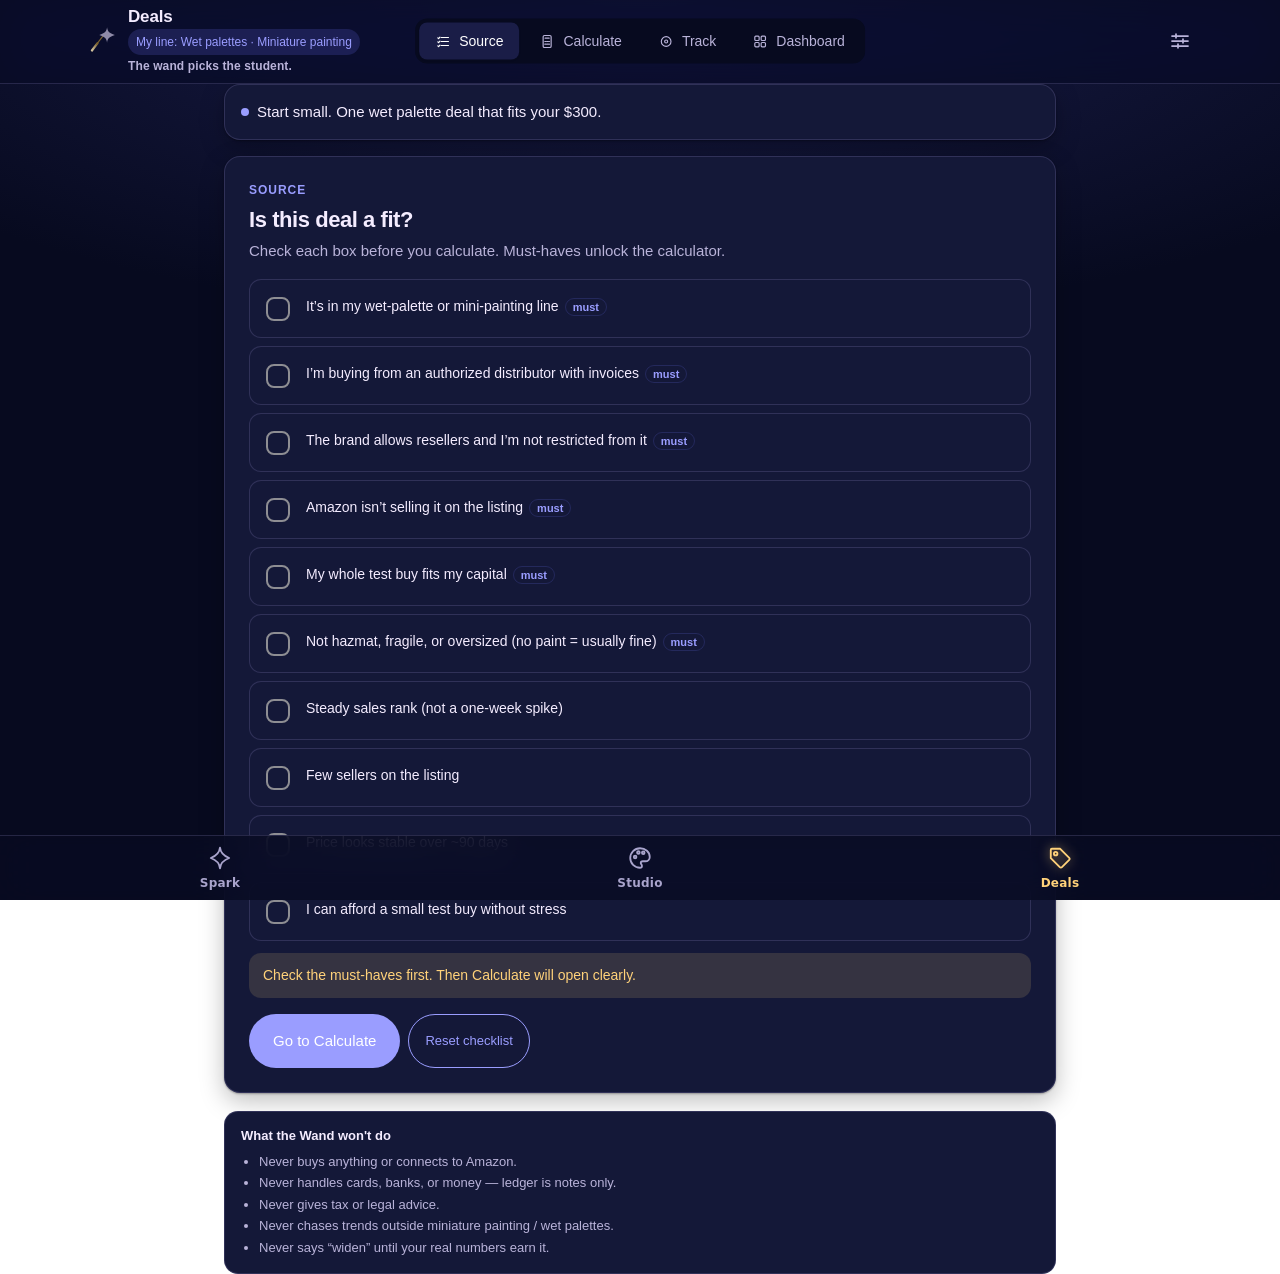
==== deals.html @ 1270aba2 "Nebula Fox Studio v1: Spark, Studio, Deals" ====
<!doctype html>
<html lang="en">
<head>
<meta charset="utf-8">
<meta name="viewport" content="width=device-width, initial-scale=1, viewport-fit=cover">
<meta http-equiv="Content-Security-Policy" content="default-src 'self'; script-src 'self'; style-src 'self'; img-src 'self' data:; connect-src 'self'; manifest-src 'self'; worker-src 'self'; object-src 'none'; base-uri 'none'; form-action 'none'">
<meta name="referrer" content="no-referrer">
<meta name="robots" content="noindex, nofollow">
<title>Deals · Nebula Fox Studio</title>
<meta name="description" content="Nebula Fox Studio: a daily spark, my designs, and my deals. Works offline.">
<meta name="theme-color" content="#070a1f">
<meta name="apple-mobile-web-app-capable" content="yes">
<meta name="mobile-web-app-capable" content="yes">
<meta name="apple-mobile-web-app-status-bar-style" content="black-translucent">
<meta name="apple-mobile-web-app-title" content="Nebula Fox">
<meta name="format-detection" content="telephone=no">
<link rel="manifest" href="manifest.webmanifest">
<link rel="apple-touch-icon" sizes="180x180" href="apple-touch-icon.png">
<link rel="icon" type="image/png" sizes="32x32" href="icons/favicon-32.png">
<link rel="stylesheet" href="css/deals.css">
<link rel="stylesheet" href="css/shell.css">
</head>
<body>
<div id="nfs-glow" class="nfs-glow" aria-hidden="true"></div>
<script src="js/shell.js"></script>


<header class="app-header">
  <div class="wrap bar">
    <div class="brand">
      <button type="button" class="wand-btn glow-0" id="wandBtn" aria-label="Open Wand Log" title="The Wand Glow">
        <svg class="wand-svg" viewBox="0 0 32 32" aria-hidden="true">
          <defs>
            <linearGradient id="wandWood" x1="0" y1="1" x2="1" y2="0">
              <stop offset="0%" stop-color="#D4C4A0"/>
              <stop offset="100%" stop-color="#7A6230"/>
            </linearGradient>
          </defs>
          <path d="M6.8 26.8 L13.2 18.4" fill="none" stroke="url(#wandWood)" stroke-width="2.6" stroke-linecap="round"/>
          <path d="M12.2 19.6 L20.2 9.4" fill="none" stroke="#7A6230" stroke-width="1.35" stroke-linecap="round"/>
          <path class="wand-tip" id="wandTip" fill="#C7C7CC" transform="translate(15.2,.2) scale(.74)" d="M12 0c.6 5.8 3.2 9.4 12 12-8.8 2.6-11.4 6.2-12 12-.6-5.8-3.2-9.4-12-12C8.8 9.4 11.4 5.8 12 0z"/>
          <path id="wandStar" fill="#FFD56A" opacity="0" d="M24.1 1.6l1.05 2.35 2.55.32-1.95 1.8.58 2.5-2.23-1.28-2.23 1.28.58-2.5-1.95-1.8 2.55-.32z"/>
        </svg>
        <svg class="spark-burst" viewBox="0 0 44 44" aria-hidden="true">
          <path fill="#4B4FD8" d="M22 6c.4 3.8 2.1 6.2 8 8-5.9 1.8-7.6 4.2-8 8-.4-3.8-2.1-6.2-8-8 5.9-1.8 7.6-4.2 8-8z" opacity=".85"/>
        </svg>
      </button>
      <div class="title-wrap">
        <span class="name">Deals</span>
        <span class="niche-chip" id="nicheChip" title="Your product line">My line: Wet palettes · Miniature painting</span>
        <span class="tagline-mini" id="taglineMini">The wand picks the student.</span>
      </div>
    </div>
    <nav class="seg" id="segNav" aria-label="Sections">
      <button type="button" data-tab="source" class="active"><svg class="ico" viewBox="0 0 24 24" aria-hidden="true"><path d="M9 6h11M9 12h11M9 18h11"/><path d="M4 6.5l1.2 1.2L7.2 5.5M4 12.5l1.2 1.2 2-2.2M4 18.5l1.2 1.2 2-2.2"/></svg>Source</button>
      <button type="button" data-tab="calculate"><svg class="ico" viewBox="0 0 24 24" aria-hidden="true"><rect x="6" y="3" width="12" height="18" rx="2"/><path d="M9 7h6M8.5 12h1.5M11.25 12h1.5M14 12h1.5M8.5 16h1.5M11.25 16h1.5M14 16h1.5"/></svg>Calculate</button>
      <button type="button" data-tab="track"><svg class="ico" viewBox="0 0 24 24" aria-hidden="true"><circle cx="12" cy="12" r="7.25"/><circle cx="12" cy="12" r="2.25"/></svg>Track</button>
      <button type="button" data-tab="dashboard"><svg class="ico" viewBox="0 0 24 24" aria-hidden="true"><rect x="4" y="4" width="6.5" height="6.5" rx="1.5"/><rect x="13.5" y="4" width="6.5" height="6.5" rx="1.5"/><rect x="4" y="13.5" width="6.5" height="6.5" rx="1.5"/><rect x="13.5" y="13.5" width="6.5" height="6.5" rx="1.5"/></svg>Dashboard</button>
    </nav>
    <div class="header-actions">
      <button type="button" class="icon-btn" id="settingsBtn" aria-label="Settings" title="Settings"><svg class="ico" viewBox="0 0 24 24" aria-hidden="true"><path d="M4 7h16M4 12h16M4 17h16M8 5.2v3.6M15 10.2v3.6M10 15.2v3.6"/></svg></button>
    </div>
  </div>
</header>

<main class="wrap">
  <div class="example-banner" id="exampleBanner">
    <span>Example data — not real</span>
    <button type="button" class="btn btn-sm btn-ghost" id="clearExampleBtn">Clear example</button>
  </div>
  <div class="coach" id="coach"><span class="dot" aria-hidden="true"></span><div id="coachText">Start small. One wet palette deal that fits your budget.</div></div>

  <!-- SOURCE -->
  <section class="panel active" id="panel-source" data-panel="source">
    <div class="card">
      <p class="eyebrow">Source</p>
      <h2>Is this deal a fit?</h2>
      <p class="sub">Check each box before you calculate. Must-haves unlock the calculator.</p>
      <ul class="check-list" id="checkList"></ul>
      <div class="gate-note" id="gateNote">Check the must-haves first. Then Calculate will open clearly.</div>
      <div class="btn-row">
        <button type="button" class="btn btn-primary" id="toCalcBtn">Go to Calculate</button>
        <button type="button" class="btn btn-ghost btn-sm" id="resetCheckBtn">Reset checklist</button>
      </div>
    </div>
    <div class="anti">
      <strong>What the Wand won't do</strong>
      <ul>
        <li>Never buys anything or connects to Amazon.</li>
        <li>Never handles cards, banks, or money — ledger is notes only.</li>
        <li>Never gives tax or legal advice.</li>
        <li>Never chases trends outside miniature painting / wet palettes.</li>
        <li>Never says “widen” until your real numbers earn it.</li>
      </ul>
    </div>
  </section>

  <!-- CALCULATE -->
  <section class="panel" id="panel-calculate" data-panel="calculate">
    <div class="card">
      <p class="eyebrow">Calculate</p>
      <h2>Will this deal pay?</h2>
      <p class="sub">Enter the numbers. The Wand shows the math and a plain verdict.</p>
      <div class="gate-note" id="calcGate">A must-have on Source is still unchecked. Check it first, then come back.</div>
      <div id="calcForm">
        <div class="field-row">
          <div class="field"><label for="buyCost">Buy cost / unit ($)</label><input type="number" id="buyCost" min="0" step="0.01" value="" placeholder="0.00"></div>
          <div class="field"><label for="sellPrice">Sell price ($)</label><input type="number" id="sellPrice" min="0" step="0.01" value="" placeholder="0.00"></div>
        </div>
        <div class="field-row">
          <div class="field"><label for="referral">Amazon referral fee (%)</label><input type="number" id="referral" min="0" max="100" step="0.1" value="15"><p class="hint">Usually about 15% for many categories.</p></div>
          <div class="field"><label for="fbaFee">FBA fulfillment fee / unit ($)</label><input type="number" id="fbaFee" min="0" step="0.01" value="" placeholder="0.00"><p class="hint">Get this from Amazon’s revenue calculator.</p></div>
        </div>
        <div class="field-row">
          <div class="field"><label for="inbound">Inbound shipping / unit ($)</label><input type="number" id="inbound" min="0" step="0.01" value="" placeholder="0.00"></div>
          <div class="field"><label for="prep">Prep / labels / unit ($)</label><input type="number" id="prep" min="0" step="0.01" value="" placeholder="0.00"></div>
        </div>
        <div class="field"><label for="units">Units (test buy)</label><input type="number" id="units" min="1" step="1" value="10"></div>
        <div class="field-row">
          <div class="field"><label for="productName">Product name (for tracker)</label><input type="text" id="productName" placeholder="e.g. Example wet palette"></div>
          <div class="field"><label for="supplierName">Supplier</label><input type="text" id="supplierName" placeholder="Wholesaler name"></div>
        </div>
        <div class="math" id="mathBox" aria-live="polite"></div>
        <div class="verdict pass" id="verdict"><div>PASS</div><div class="why">Enter numbers to see a verdict.</div></div>
        <div class="cap-warn" id="capWarn">This test buy is more than your capital. Try fewer units.</div>
        <div class="btn-row">
          <button type="button" class="btn btn-primary" id="saveDealBtn">Save as deal</button>
        </div>
      </div>
    </div>
  </section>

  <!-- TRACK -->
  <section class="panel" id="panel-track" data-panel="track">
    <div class="card">
      <p class="eyebrow">Track</p>
      <h2>Your deals</h2>
      <p class="sub">Move each one from considering to sold out. Real payouts matter most.</p>
      <div id="dealList"></div>
    </div>
  </section>

  <!-- DASHBOARD -->
  <section class="panel" id="panel-dashboard" data-panel="dashboard">
    <div class="stat-grid" id="statGrid"></div>
    <div class="widen" id="widenBox"></div>
    <div class="card">
      <p class="eyebrow">Capital</p>
      <h2>Ledger</h2>
      <p class="sub">Record-keeping only. The Wand never touches cards or banks.</p>
      <div id="ledgerList"></div>
      <div class="btn-row">
        <button type="button" class="btn btn-primary btn-sm" id="addFundsBtn"><svg class="ico" viewBox="0 0 24 24" aria-hidden="true"><path d="M12 5v14M5 12h14"/></svg>Add funds</button>
      </div>
    </div>
    <div class="card">
      <p class="eyebrow">Helpers</p>
      <h2>Examples &amp; data</h2>
      <p class="sub">Start empty of deals. Load clearly labeled sample numbers for practice.</p>
      <div class="btn-row">
        <button type="button" class="btn btn-ghost btn-sm" id="loadExampleBtn">Load example</button>
        <button type="button" class="btn btn-ghost btn-sm" id="clearExampleBtn2">Clear example</button>
        <button type="button" class="btn btn-danger btn-sm" id="resetAllBtn">Reset all data</button>
      </div>
    </div>
  </section>
</main>


<!-- Settings sheet -->
<div class="overlay" id="settingsOverlay" role="dialog" aria-modal="true" aria-labelledby="settingsTitle">
  <div class="sheet">
    <button type="button" class="sheet-close" data-close="settingsOverlay" aria-label="Close"><svg class="ico" viewBox="0 0 24 24" aria-hidden="true"><path d="M7 7l10 10M17 7L7 17"/></svg></button>
    <h2 id="settingsTitle">Settings</h2>
    <p class="sub">Your budget, verdict thresholds and your product line.</p>
    <div class="field"><label for="budgetAmt">Starting budget ($)</label><input type="number" id="budgetAmt" min="1" step="1" inputmode="decimal"><p class="hint">Starts at $300. Change it any time; it stays on this phone.</p></div>
    <div class="field"><label for="nicheLine">My line (chip text)</label><input type="text" id="nicheLine"></div>
    <div class="field-row">
      <div class="field"><label for="goRoi">GO min ROI (%)</label><input type="number" id="goRoi" min="0" step="1"></div>
      <div class="field"><label for="goNet">GO min net ($/unit)</label><input type="number" id="goNet" min="0" step="0.01"></div>
    </div>
    <div class="field-row">
      <div class="field"><label for="thinkRoi">THINK min ROI (%)</label><input type="number" id="thinkRoi" min="0" step="1"></div>
      <div class="field"><label for="thinkNet">THINK min net ($/unit)</label><input type="number" id="thinkNet" min="0" step="0.01"></div>
    </div>
    <div class="field">
      <label><input type="checkbox" id="lumosToggle" class="inline-check"> Lumos — show Wand Glow</label>
      <p class="hint">Nox hides the glow. Profit still counts in the log.</p>
    </div>
    <div class="btn-row"><button type="button" class="btn btn-primary" id="saveSettingsBtn">Save</button></div>
  </div>
</div>

<!-- Wand log -->
<div class="overlay" id="wandOverlay" role="dialog" aria-modal="true" aria-labelledby="wandTitle">
  <div class="sheet">
    <button type="button" class="sheet-close" data-close="wandOverlay" aria-label="Close"><svg class="ico" viewBox="0 0 24 24" aria-hidden="true"><path d="M7 7l10 10M17 7L7 17"/></svg></button>
    <h2 id="wandTitle">Wand Log</h2>
    <p class="sub">The tip glows only from real profit you’ve been paid — never from the seed or plans.</p>
    <div id="wandLog"></div>
  </div>
</div>

<!-- Add funds -->
<div class="overlay" id="fundsOverlay" role="dialog" aria-modal="true" aria-labelledby="fundsTitle">
  <div class="sheet">
    <button type="button" class="sheet-close" data-close="fundsOverlay" aria-label="Close"><svg class="ico" viewBox="0 0 24 24" aria-hidden="true"><path d="M7 7l10 10M17 7L7 17"/></svg></button>
    <h2 id="fundsTitle">Add funds</h2>
    <p class="sub">This just records money you’ve put in. The Wand never touches cards or banks.</p>
    <div class="field"><label for="fundAmt">Amount ($)</label><input type="number" id="fundAmt" min="0.01" step="0.01" placeholder="0.00"></div>
    <div class="field"><label for="fundNote">Source note</label><input type="text" id="fundNote" placeholder="Birthday, From Dad, …"></div>
    <div class="field"><label for="fundDate">Date</label><input type="date" id="fundDate"></div>
    <div class="btn-row"><button type="button" class="btn btn-primary" id="saveFundsBtn">Add to ledger</button></div>
  </div>
</div>

<!-- Edit deal -->
<div class="overlay" id="dealOverlay" role="dialog" aria-modal="true" aria-labelledby="dealTitle">
  <div class="sheet">
    <button type="button" class="sheet-close" data-close="dealOverlay" aria-label="Close"><svg class="ico" viewBox="0 0 24 24" aria-hidden="true"><path d="M7 7l10 10M17 7L7 17"/></svg></button>
    <h2 id="dealTitle">Edit deal</h2>
    <p class="sub">Update stage and what you actually got paid.</p>
    <input type="hidden" id="editId">
    <div class="field"><label for="editProduct">Product</label><input type="text" id="editProduct"></div>
    <div class="field"><label for="editSupplier">Supplier</label><input type="text" id="editSupplier"></div>
    <div class="field"><label for="editStage">Stage</label>
      <select id="editStage">
        <option value="considering">Considering</option>
        <option value="ordered">Ordered</option>
        <option value="at_amazon">At Amazon</option>
        <option value="live">Live</option>
        <option value="sold_out">Sold out</option>
      </select>
    </div>
    <div class="field-row">
      <div class="field"><label for="editUnits">Units</label><input type="number" id="editUnits" min="1" step="1"></div>
      <div class="field"><label for="editUnitsSold">Units sold</label><input type="number" id="editUnitsSold" min="0" step="1"></div>
    </div>
    <div class="field-row">
      <div class="field"><label for="editBuy">Buy cost / unit</label><input type="number" id="editBuy" min="0" step="0.01"></div>
      <div class="field"><label for="editSell">Sell price</label><input type="number" id="editSell" min="0" step="0.01"></div>
    </div>
    <div class="field-row">
      <div class="field"><label for="editInbound">Inbound / unit</label><input type="number" id="editInbound" min="0" step="0.01"></div>
      <div class="field"><label for="editPrep">Prep / unit</label><input type="number" id="editPrep" min="0" step="0.01"></div>
    </div>
    <div class="field-row">
      <div class="field"><label for="editReferral">Referral %</label><input type="number" id="editReferral" min="0" step="0.1"></div>
      <div class="field"><label for="editFba">FBA fee / unit</label><input type="number" id="editFba" min="0" step="0.01"></div>
    </div>
    <div class="field"><label for="editPayout">Actual payout received ($)</label><input type="number" id="editPayout" min="0" step="0.01"><p class="hint">What Amazon paid you for sold units. This lights the Wand.</p></div>
    <div class="field"><label for="editOrderedAt">Ordered date</label><input type="date" id="editOrderedAt"></div>
    <div class="field"><label for="editSoldAt">Sold-out date</label><input type="date" id="editSoldAt"></div>
    <div class="btn-row">
      <button type="button" class="btn btn-primary" id="saveEditBtn">Save</button>
      <button type="button" class="btn btn-danger" id="deleteDealBtn">Delete</button>
    </div>
  </div>
</div>

<div class="toast" id="toast" role="status"></div>

<nav class="nfs-tabs" aria-label="Nebula Fox Studio">
  <a href="./"><svg viewBox="0 0 24 24" aria-hidden="true"><path d="M12 2.5c.5 4.6 2.4 7.3 8.5 9.5-6.1 2.2-8 4.9-8.5 9.5-.5-4.6-2.4-7.3-8.5-9.5 6.1-2.2 8-4.9 8.5-9.5z"/></svg>Spark</a>
  <a href="studio.html"><svg viewBox="0 0 24 24" aria-hidden="true"><path d="M12 3a9 9 0 1 0 0 18c1.2 0 1.8-.8 1.8-1.7 0-1.3-1.1-1.6-1.1-2.7 0-1 .8-1.6 1.9-1.6H17a4 4 0 0 0 4-4C21 6.5 17 3 12 3z"/><circle cx="7.5" cy="11" r="1.2"/><circle cx="10.5" cy="7" r="1.2"/><circle cx="15" cy="7.2" r="1.2"/></svg>Studio</a>
  <a href="deals.html" aria-current="page"><svg viewBox="0 0 24 24" aria-hidden="true"><path d="M3.5 12.2V4.5a1 1 0 0 1 1-1h7.7l8.3 8.3a1.4 1.4 0 0 1 0 2l-6.7 6.7a1.4 1.4 0 0 1-2 0z"/><circle cx="8" cy="8" r="1.6"/></svg>Deals</a>
</nav>
<script src="js/deals.js"></script>
</body>
</html>
---- css/deals.css ----
:root{
  --accent:#9a9dff;
  --accent-soft:rgba(111,115,255,.18);
  --ink:#f4ecff;
  --muted:#b9b3d9;
  --line:rgba(190,180,255,.16);
  --bg:#141838;
  --bg-alt:#070a1f;
  --radius:16px;
  --shadow:0 1px 2px rgba(0,0,0,.3), 0 8px 24px rgba(0,0,0,.25);
  --max:880px;
  --font:-apple-system,BlinkMacSystemFont,"SF Pro Display","SF Pro Text","Helvetica Neue","Segoe UI",Roboto,Arial,sans-serif;
  --go:#7ee2a8;
  --go-bg:rgba(60,190,120,.16);
  --think:#ffd27a;
  --think-bg:rgba(255,210,122,.14);
  --pass:#ff9b9b;
  --pass-bg:rgba(255,110,110,.14);
  --safe-bottom:env(safe-area-inset-bottom,0px);
}
*{box-sizing:border-box;margin:0;padding:0}
html,body{height:100%}
body{
  font-family:var(--font);color:var(--ink);background:var(--bg-alt);
  line-height:1.5;-webkit-font-smoothing:antialiased;text-rendering:optimizeLegibility;
  padding-bottom:calc(80px + var(--safe-bottom));
}
button,input,select,textarea{font:inherit}
button{cursor:pointer;border:0;background:none;color:inherit}
a{color:var(--accent);text-decoration:none}
.wrap{max-width:var(--max);margin:0 auto;padding:0 24px}

/* Top bar */
.app-header{
  position:sticky;top:0;z-index:40;
  background:rgba(10,12,36,.78);
  backdrop-filter:saturate(180%) blur(20px);-webkit-backdrop-filter:saturate(180%) blur(20px);
  border-bottom:1px solid var(--line);
}
.app-header .bar{display:flex;align-items:center;gap:16px;min-height:64px;padding:8px 0}
.brand{display:flex;align-items:center;gap:8px;font-weight:600;font-size:17px;letter-spacing:-.01em;flex-shrink:0}
.brand .title-wrap{display:flex;flex-direction:column;gap:2px;min-width:0}
.brand .name{line-height:1.1}
.tagline-mini{font-size:12px;color:var(--muted);letter-spacing:.01em;display:none}
@media (min-width:720px){.tagline-mini{display:block}}
.niche-chip{
  display:inline-flex;align-items:center;gap:8px;
  font-size:12px;font-weight:500;color:var(--accent);
  background:var(--accent-soft);padding:4px 8px;border-radius:999px;
  max-width:min(320px,68vw);white-space:nowrap;overflow:hidden;text-overflow:ellipsis;
  letter-spacing:0;
}
.header-actions{margin-left:auto;display:flex;align-items:center;gap:8px}
.wand-btn{
  position:relative;width:40px;height:40px;border-radius:12px;
  display:grid;place-items:center;background:transparent;
  transition:background .15s;
}
.wand-btn:hover,.wand-btn:focus-visible{background:var(--accent-soft);outline:none}
.wand-svg{width:28px;height:28px;overflow:visible}
.wand-tip{transition:fill .4s,filter .4s}
.wand-btn.glow-0 .wand-tip{fill:#C7C7CC;filter:none}
.wand-btn.glow-1 .wand-tip{fill:#A5A8F0;filter:drop-shadow(0 0 3px rgba(75,79,216,.45))}
.wand-btn.glow-2 .wand-tip{fill:#7B7FE5;filter:drop-shadow(0 0 5px rgba(75,79,216,.55))}
.wand-btn.glow-3 .wand-tip{fill:#5C60DE;filter:drop-shadow(0 0 7px rgba(75,79,216,.7))}
.wand-btn.glow-4 .wand-tip{fill:#4B4FD8;filter:drop-shadow(0 0 9px rgba(75,79,216,.85))}
.wand-btn.glow-5 .wand-tip{fill:#FFD56A;filter:drop-shadow(0 0 11px rgba(255,213,106,.9))}
.wand-btn.nox .wand-tip{fill:#C7C7CC!important;filter:none!important}
.wand-btn .spark-burst{
  position:absolute;inset:0;pointer-events:none;opacity:0;
}
.wand-btn.sparking .spark-burst{animation:sparkPop .7s ease-out}
@keyframes sparkPop{
  0%{opacity:0;transform:scale(.6)}
  30%{opacity:1;transform:scale(1.15)}
  100%{opacity:0;transform:scale(1.4)}
}
@media (prefers-reduced-motion:reduce){
  .wand-btn.sparking .spark-burst{animation:none;opacity:0}
  *{transition:none!important}
}
.icon-btn{
  width:40px;height:40px;border-radius:12px;display:grid;place-items:center;
  color:var(--muted);
}
.icon-btn:hover,.icon-btn:focus-visible{background:var(--accent-soft);color:var(--accent);outline:none}

/* Desktop segmented control */
.seg{
  display:none;background:var(--bg-alt);padding:4px;border-radius:12px;gap:4px;
}
.seg button{
  display:inline-flex;align-items:center;gap:8px;
  padding:8px 16px;border-radius:8px;font-size:14px;font-weight:500;color:var(--muted);
}
.seg button .ico{width:16px;height:16px}
.seg button.active{background:var(--bg);color:var(--ink);box-shadow:0 1px 2px rgba(29,29,31,.08)}
@media (min-width:720px){
  .app-header .wrap{max-width:1120px}
  .app-header .bar{position:relative;display:flex;align-items:center;gap:16px}
  .brand{position:relative;z-index:1;flex:0 1 auto;min-width:0}
  .title-wrap{min-width:0}
  .seg{
    display:flex;position:absolute;left:50%;top:50%;
    transform:translate(-50%,-50%);z-index:2;
  }
  .header-actions{margin-left:auto;position:relative;z-index:1}
  .niche-chip{max-width:none}
  body{padding-bottom:32px}
  .tabbar{display:none!important}
  .tagline-mini{display:block;font-size:12px}
}

/* Mobile tab bar */
.tabbar{
  position:fixed;left:0;right:0;bottom:0;z-index:40;
  background:rgba(10,12,36,.78);
  backdrop-filter:saturate(180%) blur(20px);-webkit-backdrop-filter:saturate(180%) blur(20px);
  border-top:1px solid var(--line);
  min-height:64px;
  padding:8px 8px calc(8px + var(--safe-bottom));
  display:grid;grid-template-columns:repeat(4,1fr);align-items:center;gap:8px;
}
.tabbar button{
  display:flex;flex-direction:column;align-items:center;justify-content:center;gap:4px;
  min-height:48px;padding:8px 4px;border-radius:12px;font-size:12px;font-weight:500;color:var(--muted);
}
.tabbar button.active{color:var(--accent);background:var(--accent-soft)}
.tabbar .ico{width:24px;height:24px}

/* Main */
main{padding:16px 0 32px}
.coach{
  background:var(--bg);border:1px solid var(--line);border-radius:var(--radius);
  box-shadow:var(--shadow);
  padding:16px;margin-bottom:16px;font-size:15px;color:var(--ink);
  display:flex;gap:8px;align-items:flex-start;
}
.coach .dot{width:8px;height:8px;border-radius:50%;background:var(--accent);margin-top:7px;flex-shrink:0}
.example-banner{
  display:none;background:#FFF6DB;border:1px solid #F0D98A;color:var(--think);
  border-radius:12px;padding:10px 14px;margin-bottom:14px;font-size:13px;font-weight:500;
  align-items:center;justify-content:space-between;gap:10px;
}
.example-banner.on{display:flex}
.panel{display:none}
.panel.active{display:block}
.card{
  background:var(--bg);border:1px solid var(--line);border-radius:var(--radius);
  box-shadow:var(--shadow);
  padding:24px;margin-bottom:16px;
}
.card h2{font-size:22px;font-weight:700;letter-spacing:-.02em;line-height:1.15;margin-bottom:8px}
.card .sub{font-size:15px;color:var(--muted);margin-bottom:16px}
.eyebrow{font-size:12px;font-weight:600;letter-spacing:.08em;text-transform:uppercase;color:var(--accent);margin-bottom:8px}

/* Checklist */
.check-list{list-style:none;display:flex;flex-direction:column;gap:8px}
.check-item{
  display:flex;gap:16px;align-items:flex-start;padding:16px;
  border:1px solid var(--line);border-radius:12px;background:var(--bg);
  cursor:pointer;transition:border-color .15s,background .15s;
}
.check-item:hover{border-color:#D0D0D8}
.check-item.on{border-color:var(--accent);background:var(--accent-soft)}
.check-item input{position:absolute;opacity:0;pointer-events:none}
.box{
  width:24px;height:24px;border-radius:8px;border:2px solid #8E8E93;
  flex-shrink:0;margin-top:1px;display:grid;place-items:center;
  transition:background .15s,border-color .15s;
}
.check-item.on .box{background:var(--accent);border-color:var(--accent);color:#fff}
.check-item .label{font-size:14px;flex:1}
.check-item .must{
  font-size:11px;font-weight:600;color:var(--accent);background:var(--bg);
  border:1px solid var(--accent-soft);padding:2px 7px;border-radius:999px;margin-left:6px;
  white-space:nowrap;
}
.gate-note{
  display:none;margin-top:12px;padding:12px 14px;border-radius:12px;
  background:var(--think-bg);color:var(--think);font-size:14px;
}
.gate-note.show{display:block}

/* Forms */
.field{margin-bottom:16px}
.field label{display:block;font-size:13px;font-weight:500;color:var(--muted);margin-bottom:6px}
.field .hint{font-size:12px;color:var(--muted);margin-top:4px}
.field-row{display:grid;grid-template-columns:1fr 1fr;gap:16px}
@media (max-width:520px){.field-row{grid-template-columns:1fr}}
input[type=text],input[type=number],input[type=date],select,textarea{
  width:100%;padding:12px 14px;border:1px solid var(--line);border-radius:12px;
  background:var(--bg);color:var(--ink);font-size:16px;
}
input:focus,select:focus,textarea:focus{outline:none;border-color:var(--accent);box-shadow:0 0 0 4px var(--accent-soft)}
.btn{
  display:inline-flex;align-items:center;justify-content:center;gap:6px;
  padding:16px 24px;border-radius:999px;font-size:15px;font-weight:500;
  transition:opacity .15s;
}
.btn:hover{opacity:.88}
.btn-primary{background:var(--accent);color:#fff}
.btn-ghost{color:var(--accent);border:1px solid var(--accent);background:transparent}
.btn-danger{background:var(--pass-bg);color:var(--pass)}
.btn-sm{padding:8px 16px;font-size:13px}
.btn-row{display:flex;flex-wrap:wrap;gap:8px;margin-top:16px}
.math{
  margin-top:16px;padding:16px;border-radius:12px;background:var(--bg-alt);font-size:15px;
}
.math .row{display:flex;justify-content:space-between;gap:12px;padding:4px 0}
.math .row.total{border-top:1px solid var(--line);margin-top:6px;padding-top:10px;font-weight:600}
.verdict{
  margin-top:16px;padding:16px;border-radius:16px;text-align:center;
  font-weight:700;font-size:22px;letter-spacing:-.02em;
}
.verdict.go{background:var(--go-bg);color:var(--go)}
.verdict.think{background:var(--think-bg);color:var(--think)}
.verdict.pass{background:var(--pass-bg);color:var(--pass)}
.verdict .why{font-size:13px;font-weight:500;margin-top:8px}
.cap-warn{
  display:none;margin-top:12px;padding:12px 14px;border-radius:12px;
  background:var(--think-bg);color:var(--think);font-size:14px;
}
.cap-warn.show{display:block}

/* Track */
.deal{
  border:1px solid var(--line);border-radius:16px;padding:16px;margin-bottom:8px;
  background:var(--bg);box-shadow:var(--shadow);
}
.deal-head{display:flex;justify-content:space-between;gap:10px;align-items:flex-start;margin-bottom:8px}
.deal-head h3{font-size:16px;font-weight:600;letter-spacing:-.01em}
.stage-pill{
  font-size:11px;font-weight:600;padding:3px 9px;border-radius:999px;
  background:var(--accent-soft);color:var(--accent);white-space:nowrap;
}
.deal-meta{font-size:13px;color:var(--muted);display:grid;gap:2px}
.deal-actions{display:flex;flex-wrap:wrap;gap:8px;margin-top:10px}
.empty{
  display:flex;flex-direction:column;align-items:center;gap:8px;
  text-align:center;padding:32px 24px;color:var(--muted);font-size:15px;line-height:1.4;
  border:1px dashed #C7C7CC;border-radius:16px;background:var(--bg);
}
.empty::before{
  content:"";
  width:40px;height:40px;border-radius:12px;flex-shrink:0;
  background-color:var(--accent-soft);
  background-image:url("data:image/svg+xml,%3Csvg xmlns='http://www.w3.org/2000/svg' viewBox='0 0 24 24'%3E%3Cpath fill='%234B4FD8' d='M12 2.2c.35 3.2 1.7 5.2 6.2 6.3-4.5 1.1-5.85 3.1-6.2 6.3-.35-3.2-1.7-5.2-6.2-6.3 4.5-1.1 5.85-3.1 6.2-6.3z'/%3E%3C/svg%3E");
  background-repeat:no-repeat;
  background-position:center;
  background-size:16px 16px;
}

/* Dashboard */
.stat-grid{display:grid;grid-template-columns:repeat(2,1fr);gap:8px;margin-bottom:16px}
@media (min-width:640px){.stat-grid{grid-template-columns:repeat(3,1fr)}}
.stat{
  background:var(--bg);border:1px solid var(--line);border-radius:16px;padding:16px;
  box-shadow:var(--shadow);
}
.stat .k{font-size:12px;color:var(--muted);font-weight:500}
.stat .v{font-size:24px;font-weight:700;letter-spacing:-.02em;margin-top:8px}
.stat.capital{grid-column:1/-1;background:var(--accent-soft);border-color:transparent}
.stat.capital .v{color:var(--accent);font-size:28px}
.widen{
  border-radius:16px;padding:24px;border:1px solid var(--line);background:var(--bg);
  box-shadow:var(--shadow);
  margin-bottom:16px;
}
.widen.ready{background:var(--go-bg);border-color:transparent}
.widen h3{font-size:17px;font-weight:600;margin-bottom:8px}
.widen ul{list-style:none;display:flex;flex-direction:column;gap:6px;font-size:14px}
.widen li{display:flex;gap:8px;align-items:flex-start;color:var(--muted)}
.widen li.ok{color:var(--go)}
.widen li .mark{width:18px;flex-shrink:0;font-weight:700}
.ledger-item{
  display:flex;justify-content:space-between;gap:12px;padding:12px 0;
  border-bottom:1px solid var(--line);font-size:14px;
}
.ledger-item:last-child{border-bottom:0}
.ledger-item .amt{font-weight:600;white-space:nowrap}
.ledger-item .amt.neg{color:var(--pass)}
.ledger-item .amt.pos{color:var(--go)}
.ledger-item .meta{color:var(--muted);font-size:12px;margin-top:2px}
.anti{
  margin-top:18px;padding:14px 16px;border-radius:14px;background:var(--bg);
  border:1px solid var(--line);font-size:13px;color:var(--muted);
}
.anti strong{display:block;color:var(--ink);font-size:13px;margin-bottom:6px}
.anti ul{margin:0;padding-left:18px}
.anti li{margin-bottom:2px}

/* Sheets / modals */
.overlay{
  position:fixed;inset:0;background:rgba(0,0,0,.35);z-index:60;
  display:none;align-items:flex-end;justify-content:center;
}
.overlay.open{display:flex}
.sheet{
  background:var(--bg);border-radius:20px 20px 0 0;width:100%;max-width:520px;
  max-height:min(90vh,720px);overflow:auto;padding:24px 24px calc(24px + var(--safe-bottom));
  box-shadow:0 -8px 32px rgba(0,0,0,.12);
}
@media (min-width:560px){
  .overlay{align-items:center;padding:24px}
  .sheet{border-radius:20px;max-height:85vh}
}
.sheet h2{font-size:18px;font-weight:700;letter-spacing:-.02em;margin-bottom:4px}
.sheet .sub{font-size:13px;color:var(--muted);margin-bottom:14px}
.sheet-close{float:right;width:32px;height:32px;border-radius:8px;color:var(--muted);display:grid;place-items:center}
.sheet-close:hover{background:var(--bg-alt)}
.log-item{padding:10px 0;border-bottom:1px solid var(--line);font-size:14px}
.log-item:last-child{border-bottom:0}
.log-item .when{font-size:12px;color:var(--muted)}

.toast{
  position:fixed;left:50%;bottom:calc(84px + var(--safe-bottom));transform:translateX(-50%) translateY(12px);
  background:#fff3d1;color:#1b1030;padding:10px 16px;border-radius:999px;font-size:13px;
  opacity:0;pointer-events:none;transition:opacity .2s,transform .2s;z-index:80;max-width:90vw;
  text-align:center;
}
@media (min-width:720px){.toast{bottom:28px}}
.toast.show{opacity:1;transform:translateX(-50%) translateY(0)}

.sr-only{position:absolute;width:1px;height:1px;padding:0;margin:-1px;overflow:hidden;clip:rect(0,0,0,0);border:0}

.ico{
  width:24px;height:24px;display:block;flex-shrink:0;
  stroke:currentColor;fill:none;stroke-width:1.75;
  stroke-linecap:round;stroke-linejoin:round;
}
.btn .ico,.sheet-close .ico{width:16px;height:16px}

/* --- Nebula Fox Studio: Deals tab --- */
body{background:radial-gradient(120% 60% at 50% 0%,#1a1d4a 0%,#070a1f 60%) fixed;padding-bottom:calc(96px + var(--safe-bottom))}
.app-header{padding-top:env(safe-area-inset-top,0px)}
.tabbar{display:none!important}
@media (max-width:719px){
  .app-header .bar{flex-wrap:wrap;gap:10px}
  .seg{display:flex;order:3;width:100%;justify-content:space-between}
  .seg button{flex:1;justify-content:center;padding:8px 4px;font-size:13px;gap:4px}
  .seg button .ico{display:none}
}
.seg button.active{background:var(--accent-soft);color:#fff}
.inline-check{width:auto!important;margin-right:8px}
.wand-btn.glow-0 .wand-tip{fill:#8e8aa8}
input,select,textarea{color-scheme:dark}
---- css/shell.css ----
/* Nebula Fox Studio: shared tab bar + opening glow */
.nfs-tabs{position:fixed;z-index:50;left:0;right:0;bottom:0;display:grid;grid-template-columns:repeat(3,1fr);
  padding:6px 10px calc(6px + env(safe-area-inset-bottom,0px));background:rgba(9,11,32,.82);
  -webkit-backdrop-filter:blur(18px) saturate(160%);backdrop-filter:blur(18px) saturate(160%);
  border-top:1px solid rgba(190,180,255,.16);font-family:ui-rounded,"SF Pro Rounded",-apple-system,BlinkMacSystemFont,system-ui,sans-serif}
.nfs-tabs a{display:flex;flex-direction:column;align-items:center;justify-content:center;gap:3px;min-height:52px;border-radius:14px;
  color:#a9a4cc;text-decoration:none;font-size:12px;font-weight:600;letter-spacing:.02em;-webkit-tap-highlight-color:transparent}
.nfs-tabs a svg{width:26px;height:26px;fill:none;stroke:currentColor;stroke-width:1.7;stroke-linecap:round;stroke-linejoin:round}
.nfs-tabs a[aria-current="page"]{color:#ffd27a}
.nfs-tabs a[aria-current="page"] svg{filter:drop-shadow(0 0 6px rgba(255,210,122,.65))}

/* opening glow: a wand-tip light blooms, then the app appears */
.nfs-glow{position:fixed;inset:0;z-index:100;pointer-events:none;display:none;
  background:radial-gradient(circle at var(--gx,50%) var(--gy,46%),rgba(255,236,190,.0) 0,rgba(7,10,31,1) 1%);}
.nfs-glow.on{display:block;animation:nfsFade 1.7s ease-out .25s forwards}
.nfs-glow::before{content:"";position:absolute;left:var(--gx,50%);top:var(--gy,46%);width:44vmin;height:44vmin;margin:-22vmin 0 0 -22vmin;border-radius:50%;
  background:radial-gradient(circle,#fffaf0 0,#ffe6b0 14%,rgba(255,210,122,.55) 36%,rgba(255,210,122,0) 70%);
  animation:nfsBloom 1.9s ease-in-out forwards}
.nfs-glow::after{content:"✦";position:absolute;left:var(--gx,50%);top:var(--gy,46%);transform:translate(-50%,-52%);font-size:13vmin;color:#fff8e6;
  text-shadow:0 0 18px #ffd27a,0 0 40px rgba(255,210,122,.8);animation:nfsStar 1.9s ease-in-out forwards}
@keyframes nfsBloom{0%{transform:scale(.15);opacity:0}35%{transform:scale(.8);opacity:1}100%{transform:scale(2.6);opacity:0}}
@keyframes nfsStar{0%{opacity:0;transform:translate(-50%,-52%) scale(.4) rotate(-20deg)}40%{opacity:1;transform:translate(-50%,-52%) scale(1) rotate(0)}100%{opacity:0;transform:translate(-50%,-52%) scale(1.3) rotate(15deg)}}
@keyframes nfsFade{to{opacity:0;visibility:hidden}}
@media (prefers-reduced-motion:reduce){
  .nfs-glow.on{animation:nfsFade .6s linear .5s forwards}
  .nfs-glow::before{animation:none;transform:scale(.9);opacity:.8}
  .nfs-glow::after{animation:none;opacity:1}
}
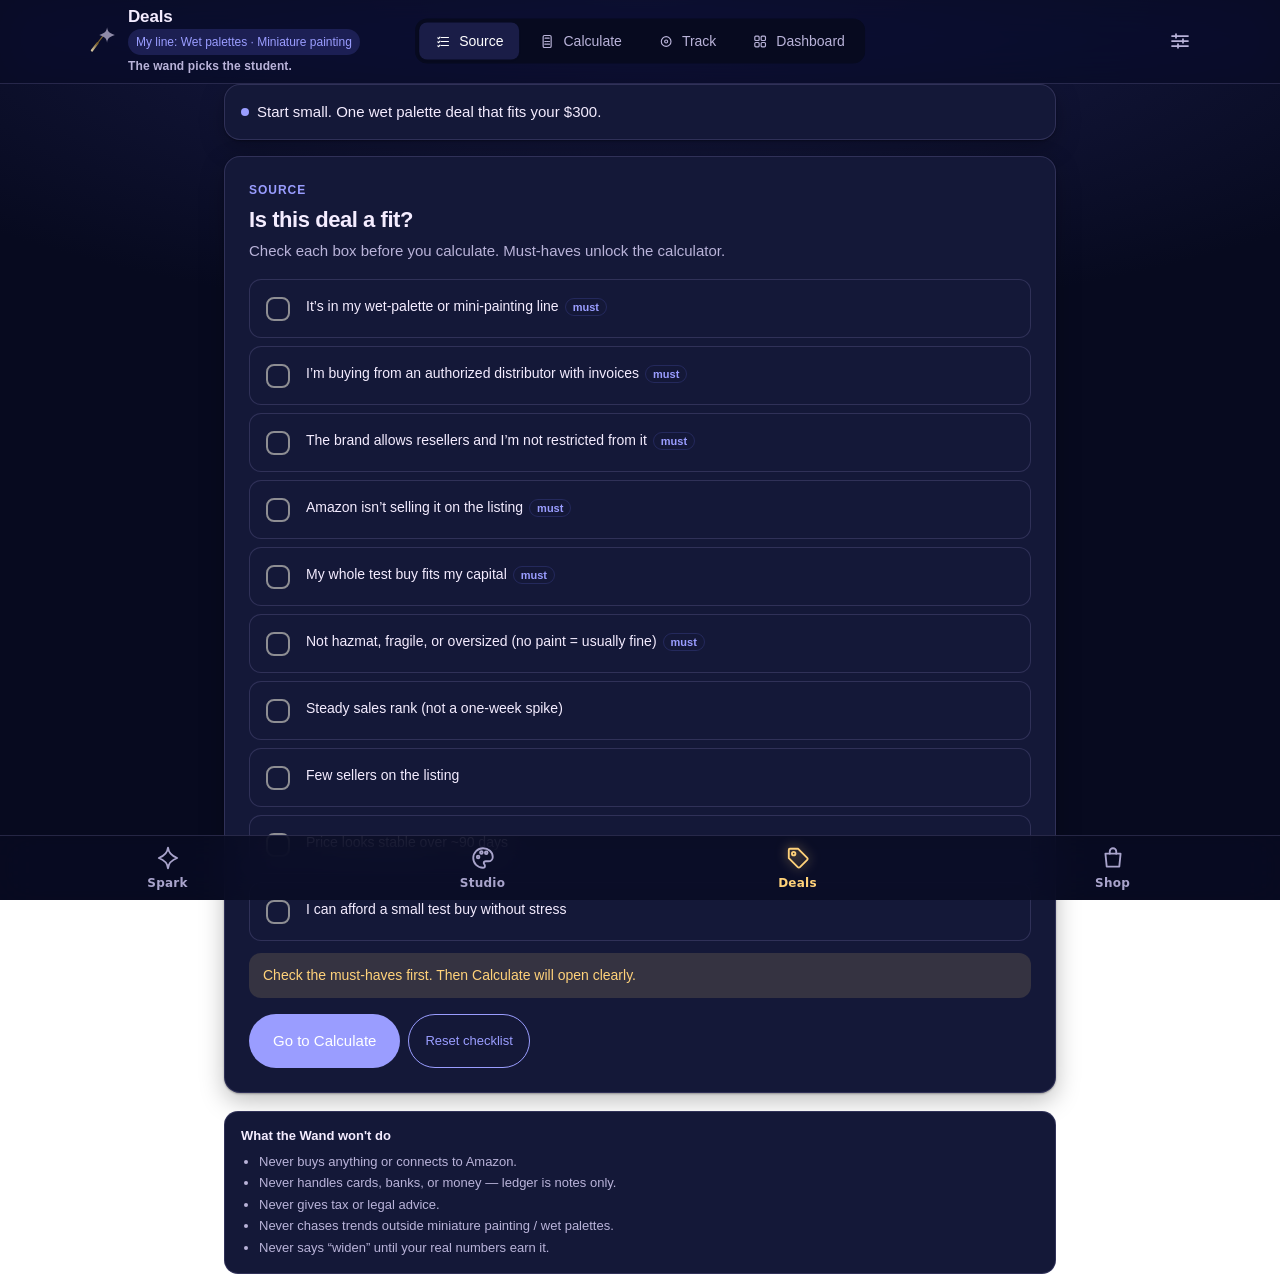
==== commit ca7332f4: "Shop tab on Studio and Deals; cache nfs-v3 so installed phones update 2/2" ====
--- a/deals.html
+++ b/deals.html
@@ -264,6 +264,7 @@
   <a href="./"><svg viewBox="0 0 24 24" aria-hidden="true"><path d="M12 2.5c.5 4.6 2.4 7.3 8.5 9.5-6.1 2.2-8 4.9-8.5 9.5-.5-4.6-2.4-7.3-8.5-9.5 6.1-2.2 8-4.9 8.5-9.5z"/></svg>Spark</a>
   <a href="studio.html"><svg viewBox="0 0 24 24" aria-hidden="true"><path d="M12 3a9 9 0 1 0 0 18c1.2 0 1.8-.8 1.8-1.7 0-1.3-1.1-1.6-1.1-2.7 0-1 .8-1.6 1.9-1.6H17a4 4 0 0 0 4-4C21 6.5 17 3 12 3z"/><circle cx="7.5" cy="11" r="1.2"/><circle cx="10.5" cy="7" r="1.2"/><circle cx="15" cy="7.2" r="1.2"/></svg>Studio</a>
   <a href="deals.html" aria-current="page"><svg viewBox="0 0 24 24" aria-hidden="true"><path d="M3.5 12.2V4.5a1 1 0 0 1 1-1h7.7l8.3 8.3a1.4 1.4 0 0 1 0 2l-6.7 6.7a1.4 1.4 0 0 1-2 0z"/><circle cx="8" cy="8" r="1.6"/></svg>Deals</a>
+  <a href="shop.html"><svg viewBox="0 0 24 24" aria-hidden="true"><path d="M5 8h14l-1.2 12H6.2z"/><path d="M9 8V6a3 3 0 0 1 6 0v2"/></svg>Shop</a>
 </nav>
 <script src="js/deals.js"></script>
 </body>
--- a/css/shell.css
+++ b/css/shell.css
@@ -1,5 +1,5 @@
 /* Nebula Fox Studio: shared tab bar + opening glow */
-.nfs-tabs{position:fixed;z-index:50;left:0;right:0;bottom:0;display:grid;grid-template-columns:repeat(3,1fr);
+.nfs-tabs{position:fixed;z-index:50;left:0;right:0;bottom:0;display:grid;grid-template-columns:repeat(4,1fr);
   padding:6px 10px calc(6px + env(safe-area-inset-bottom,0px));background:rgba(9,11,32,.82);
   -webkit-backdrop-filter:blur(18px) saturate(160%);backdrop-filter:blur(18px) saturate(160%);
   border-top:1px solid rgba(190,180,255,.16);font-family:ui-rounded,"SF Pro Rounded",-apple-system,BlinkMacSystemFont,system-ui,sans-serif}
@@ -26,3 +26,8 @@
   .nfs-glow::before{animation:none;transform:scale(.9);opacity:.8}
   .nfs-glow::after{animation:none;opacity:1}
 }
+
+/* Shop call to action on Spark */
+.shop-cta{position:fixed;z-index:20;left:50%;transform:translateX(-50%);bottom:calc(180px + env(safe-area-inset-bottom,0px));
+  padding:9px 18px;border-radius:999px;font:700 14px ui-rounded,-apple-system,system-ui,sans-serif;letter-spacing:.02em;
+  color:#1b1030;background:linear-gradient(135deg,#fff3d1,#ffd27a);text-decoration:none;box-shadow:0 0 16px rgba(255,210,122,.45);white-space:nowrap}
